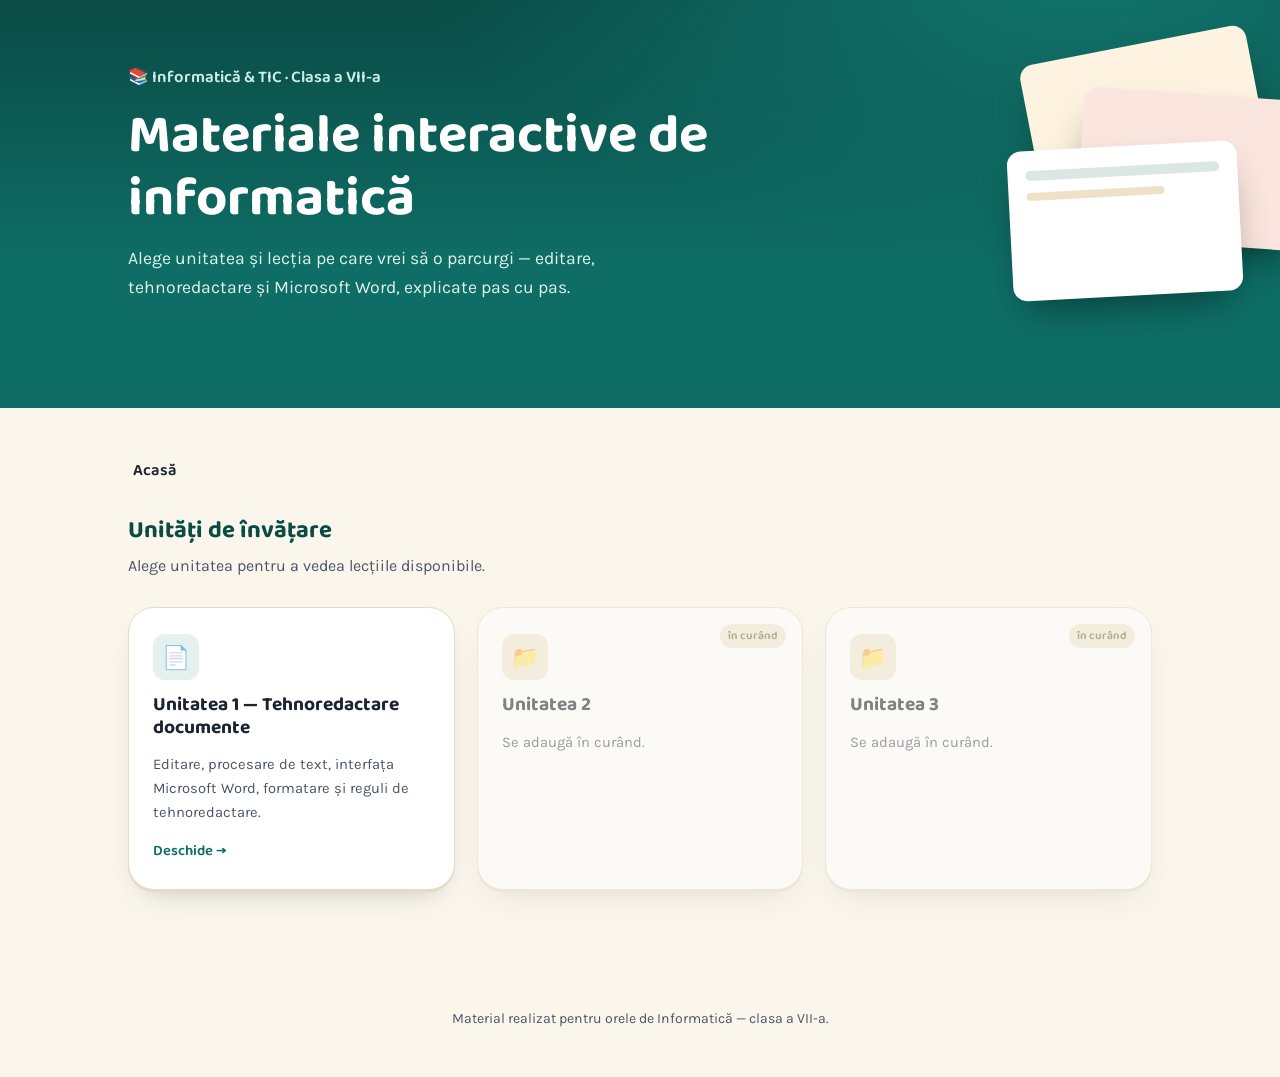
==== index.html @ 365cdd5b "Add files via upload" ====
<!DOCTYPE html>
<html lang="ro">
<head>
<meta charset="UTF-8">
<meta name="viewport" content="width=device-width, initial-scale=1.0">
<title>Informatică — Clasa a VII-a | Materiale interactive</title>
<link rel="stylesheet" href="style.css">
<style>
  .hero{
    position: relative;
    padding: 64px 0 90px;
    overflow: hidden;
    background:
      radial-gradient(1100px 500px at 85% -10%, #12786f 0%, transparent 60%),
      linear-gradient(180deg, var(--teal-dark), var(--teal) 65%);
    color: #fff;
  }
  .hero .container{ position:relative; z-index:2; }
  .hero .eyebrow{
    font-family:'Baloo 2',sans-serif; font-weight:600; color:#cdeee8;
    display:flex; align-items:center; gap:.6em; margin-bottom:14px; font-size:1.05rem;
  }
  .hero h1{ color:#fff; font-size: clamp(2.1rem, 5vw, 3.4rem); max-width: 18ch; }
  .hero p.lead{ color:#dff2ee; max-width:52ch; font-size:1.1rem; margin-top:14px;}
  .deck{
    position:absolute; right: -30px; top: 34px; width: 340px; height:280px;
    z-index:1; pointer-events:none;
  }
  .deck .slide{
    position:absolute; width:230px; height:150px; border-radius:14px;
    background:#fff; box-shadow: 0 20px 40px -14px rgba(0,0,0,.45);
  }
  .deck .slide.s1{ transform: rotate(-11deg); top:10px; left:60px; background:#fef3e0; }
  .deck .slide.s2{ transform: rotate(4deg); top:60px; left:110px; background:#fbe6df; }
  .deck .slide.s3{ transform: rotate(-3deg); top:112px; left:40px; background:#ffffff; }
  .deck .slide.s3::before{
    content:""; position:absolute; left:18px; top:20px; right:18px; height:10px; border-radius:6px; background:#dce7e4;
  }
  .deck .slide.s3::after{
    content:""; position:absolute; left:18px; top:42px; width:60%; height:8px; border-radius:6px; background:#eee1c8;
  }
  .stage{ padding: 46px 0 90px; }
  .crumbs{
    display:flex; align-items:center; flex-wrap:wrap; gap:.4em;
    font-family:'Baloo 2',sans-serif; font-weight:600; color: var(--ink-soft);
    margin-bottom: 30px; font-size:1.02rem;
  }
  .crumbs button{
    background:none; border:none; cursor:pointer; font: inherit; color: var(--teal);
    padding: .2em .3em;
  }
  .crumbs button:disabled{ color: var(--ink); cursor:default; }
  .crumbs .sep{ color:#c9c0a6; }
  .panel{ display:none; }
  .panel.active{ display:block; animation: fade .35s ease; }
  @keyframes fade{ from{opacity:0; transform:translateY(6px);} to{opacity:1; transform:none;} }
  .grid{ display:grid; grid-template-columns: repeat(auto-fill, minmax(260px,1fr)); gap:22px; }
  .tile{
    background: var(--card); border:1px solid var(--line); border-radius: var(--radius-l);
    padding: 26px 24px; box-shadow: var(--shadow-card);
    cursor:pointer; text-align:left; font: inherit; color: inherit;
    display:flex; flex-direction:column; gap:14px; min-height: 168px;
    transition: transform .18s ease, box-shadow .18s ease;
    position: relative;
  }
  .tile:not(.locked):hover{ transform: translateY(-4px); box-shadow: 0 20px 34px -18px rgba(28,36,48,.4); }
  .tile .icon{
    width:46px;height:46px;border-radius:12px; display:flex;align-items:center;justify-content:center;
    background: var(--teal-tint); color:var(--teal); font-size:1.4rem;
  }
  .tile h3{ font-size:1.2rem; color: var(--ink); }
  .tile p{ font-size:.92rem; color: var(--ink-soft); margin:0; }
  .tile .go{ margin-top:auto; font-family:'Baloo 2',sans-serif; font-weight:600; color: var(--teal); font-size:.92rem; display:flex; align-items:center; gap:.4em;}
  .tile.locked{ opacity:.55; cursor:not-allowed; }
  .tile.locked .icon{ background:#eee6d3; color:#a99c78; }
  .tile.locked .badge-soon{
    position:absolute; top:16px; right:16px; font-family:'Baloo 2',sans-serif; font-size:.72rem;
    background:#eee6d3; color:#7a6d4d; padding:.25em .7em; border-radius:999px; font-weight:600;
  }
  .section-title{ margin-bottom: 8px; }
  .section-sub{ color: var(--ink-soft); margin-bottom: 28px; }
  footer{ padding: 30px 0 50px; text-align:center; color: var(--ink-soft); font-size:.88rem; }
</style>
</head>
<body>

<header class="hero">
  <div class="container">
    <div class="eyebrow">📚 Informatică &amp; TIC · Clasa a VII-a</div>
    <h1>Materiale interactive de informatică</h1>
    <p class="lead">Alege unitatea și lecția pe care vrei să o parcurgi — editare, tehnoredactare și Microsoft Word, explicate pas cu pas.</p>
  </div>
  <div class="deck" aria-hidden="true">
    <div class="slide s1"></div>
    <div class="slide s2"></div>
    <div class="slide s3"></div>
  </div>
</header>

<main class="stage">
  <div class="container">
    <nav class="crumbs" id="crumbs"></nav>

    <section class="panel active" id="panel-units">
      <h2 class="section-title">Unități de învățare</h2>
      <p class="section-sub">Alege unitatea pentru a vedea lecțiile disponibile.</p>
      <div class="grid" id="grid-units"></div>
    </section>

    <section class="panel" id="panel-lessons">
      <h2 class="section-title" id="lessons-title">Lecții</h2>
      <p class="section-sub">Deschide prezentarea interactivă a lecției.</p>
      <div class="grid" id="grid-lessons"></div>
    </section>
  </div>
</main>

<footer>Material realizat pentru orele de Informatică — clasa a VII-a.</footer>

<script>
  const UNITS = [
    {
      id: "u1",
      name: "Unitatea 1 — Tehnoredactare documente",
      icon: "📄",
      desc: "Editare, procesare de text, interfața Microsoft Word, formatare și reguli de tehnoredactare.",
      ready: true,
      lessons: [
        {
          id: "l1",
          name: "Tehnoredactare documente & Microsoft Word",
          icon: "▶️",
          desc: "De la editare la tehnoredactare: procesoare de text, interfața Word, gestionarea fișierelor, formatare și proiectul rebus.",
          ready: true,
          href: "unitatea1-tehnoredactare.html"
        },
        { id: "l2", name: "Lecția următoare", icon: "🧩", desc: "Se adaugă în curând.", ready: false }
      ]
    },
    { id: "u2", name: "Unitatea 2", icon: "📁", desc: "Se adaugă în curând.", ready: false, lessons: [] },
    { id: "u3", name: "Unitatea 3", icon: "📁", desc: "Se adaugă în curând.", ready: false, lessons: [] }
  ];

  let state = { unitId: null };
  const crumbsEl = document.getElementById('crumbs');
  const panelUnits = document.getElementById('panel-units');
  const panelLessons = document.getElementById('panel-lessons');

  function showPanel(name){
    [panelUnits, panelLessons].forEach(p => p.classList.remove('active'));
    if(name === 'units') panelUnits.classList.add('active');
    if(name === 'lessons') panelLessons.classList.add('active');
    renderCrumbs();
    window.scrollTo({top: 0, behavior:'smooth'});
  }

  function renderCrumbs(){
    const unit = UNITS.find(u => u.id === state.unitId);
    let html = `<button ${!state.unitId ? 'disabled' : ''} onclick="goHome()">Acasă</button>`;
    if(unit) html += `<span class="sep">›</span><button disabled>${unit.name}</button>`;
    crumbsEl.innerHTML = html;
  }

  function tileHTML(item, onclickName, arg){
    const locked = item.ready === false;
    return `
      <button class="tile ${locked ? 'locked' : ''}" ${locked ? 'disabled' : `onclick="${onclickName}('${arg}')"`}>
        ${locked ? '<span class="badge-soon">în curând</span>' : ''}
        <div class="icon">${item.icon || '📘'}</div>
        <h3>${item.name}</h3>
        <p>${item.desc || ''}</p>
        ${!locked ? '<span class="go">Deschide →</span>' : ''}
      </button>`;
  }

  function renderUnits(){
    document.getElementById('grid-units').innerHTML =
      UNITS.map(u => tileHTML(u, 'goUnit', u.id)).join('');
  }

  window.goHome = function(){ state = { unitId: null }; showPanel('units'); }

  window.goUnit = function(unitId){
    state.unitId = unitId;
    const unit = UNITS.find(u => u.id === unitId);
    document.getElementById('lessons-title').textContent = unit.name + ' — Lecții';
    document.getElementById('grid-lessons').innerHTML =
      (unit.lessons && unit.lessons.length)
        ? unit.lessons.map(l => {
            if(l.ready){
              return `<a class="tile" href="${l.href}">
                <div class="icon">${l.icon || '▶️'}</div>
                <h3>${l.name}</h3>
                <p>${l.desc || ''}</p>
                <span class="go">Deschide lecția →</span>
              </a>`;
            }
            return tileHTML(l, '', '');
          }).join('')
        : `<p>Lecțiile pentru această unitate se adaugă în curând.</p>`;
    showPanel('lessons');
  }

  renderUnits();
  renderCrumbs();
</script>
</body>
</html>
---- style.css ----
/* =========================================================
   Informatică — identitate vizuală comună
   Paletă & tipografie definite o singură dată, folosite peste tot.
   ========================================================= */

@import url('https://fonts.googleapis.com/css2?family=Baloo+2:wght@500;600;700;800&family=Karla:wght@400;500;600;700&display=swap');

:root{
  --ink: #1c2430;
  --ink-soft: #4b5568;
  --paper: #faf6ec;
  --paper-deep: #f2ead8;
  --card: #ffffff;
  --line: #e6dcc3;

  --teal: #0e6e66;
  --teal-dark: #0a4b45;
  --teal-tint: #e5f1ee;

  --amber: #ee9c3a;
  --amber-dark: #c97418;
  --amber-tint: #fdf1de;

  --coral: #e8654e;
  --coral-dark: #c94a35;
  --coral-tint: #fbe9e4;

  --plum: #6a4c8c;
  --plum-tint: #efe7f5;

  --radius-s: 10px;
  --radius-m: 16px;
  --radius-l: 26px;

  --shadow-card: 0 2px 0 var(--line), 0 14px 30px -18px rgba(28,36,48,.35);
}

*{ box-sizing: border-box; }
html{ scroll-behavior: smooth; }

body{
  margin:0;
  font-family: 'Karla', system-ui, sans-serif;
  color: var(--ink);
  background: var(--paper);
  -webkit-font-smoothing: antialiased;
}

h1,h2,h3,h4, .display{
  font-family: 'Baloo 2', system-ui, sans-serif;
  font-weight: 700;
  line-height: 1.15;
  margin: 0;
  color: var(--teal-dark);
}

p{ line-height: 1.65; margin: 0 0 .9em; color: var(--ink); max-width: 68ch; }
img{ max-width:100%; display:block; }

a{ color: inherit; }

.badge{
  display:inline-flex; align-items:center; gap:.4em;
  font-family:'Baloo 2', sans-serif; font-weight:600; font-size:.8rem;
  padding: .3em .9em; border-radius: 999px;
  background: var(--amber-tint); color: var(--amber-dark);
  border: 1px solid #f0d6a8;
}

.container{
  max-width: 1120px;
  margin: 0 auto;
  padding: 0 clamp(18px, 4vw, 48px);
}

/* Reținut / definiție */
.retine{
  background: var(--teal-tint);
  border: 1px solid #c9e2dc;
  border-left: 6px solid var(--teal);
  border-radius: var(--radius-m);
  padding: 22px 26px;
  margin: 22px 0;
}
.retine .tag{
  font-family:'Baloo 2',sans-serif; font-weight:700; color: var(--teal);
  text-transform: none;
  font-size: 1rem;
  display:flex; align-items:center; gap:.5em;
  margin-bottom:.5em;
}

.sfat{
  background: var(--amber-tint);
  border: 1px solid #f2d9a6;
  border-left: 6px solid var(--amber);
  border-radius: var(--radius-m);
  padding: 22px 26px;
  margin: 22px 0;
}
.sfat .tag{ font-family:'Baloo 2',sans-serif; font-weight:700; color:var(--amber-dark); margin-bottom:.5em; display:flex; gap:.5em; align-items:center;}

.info-fapt{
  background: var(--plum-tint);
  border: 1px dashed #cdb7e3;
  border-radius: var(--radius-m);
  padding: 16px 22px;
  margin: 20px 0;
  font-size: .96rem;
}
.info-fapt strong{ color: var(--plum); }

.avertisment{
  background: var(--coral-tint);
  border: 1px solid #f2c6ba;
  border-left: 6px solid var(--coral);
  border-radius: var(--radius-m);
  padding: 22px 26px;
  margin: 22px 0;
}
.avertisment .tag{ font-family:'Baloo 2',sans-serif; font-weight:700; color:var(--coral-dark); margin-bottom:.5em; display:flex; gap:.5em; align-items:center; }

.figure{
  background: var(--card);
  border: 1px solid var(--line);
  border-radius: var(--radius-m);
  padding: 14px;
  box-shadow: var(--shadow-card);
  margin: 18px 0;
}
.figure img{ border-radius: 8px; }
.figure figcaption{
  font-size: .86rem;
  color: var(--ink-soft);
  margin-top: 10px;
  padding: 0 4px;
}
.figure figcaption b{ color: var(--teal-dark); }

.btn{
  display:inline-flex; align-items:center; gap:.5em;
  font-family:'Baloo 2',sans-serif; font-weight:600; font-size:1rem;
  padding: .8em 1.5em; border-radius: 999px;
  background: var(--teal); color:#fff; border:none; cursor:pointer;
  text-decoration:none;
  transition: transform .15s ease, box-shadow .15s ease;
  box-shadow: 0 8px 20px -8px rgba(14,110,102,.6);
}
.btn:hover{ transform: translateY(-2px); }
.btn.amber{ background: var(--amber); box-shadow: 0 8px 20px -8px rgba(238,156,58,.6); }
.btn.ghost{ background: transparent; color: var(--teal); border: 2px solid var(--teal); box-shadow:none; }

.scroll-x{
  display:flex; gap:16px; overflow-x:auto; padding-bottom:10px;
  scrollbar-width: thin;
}
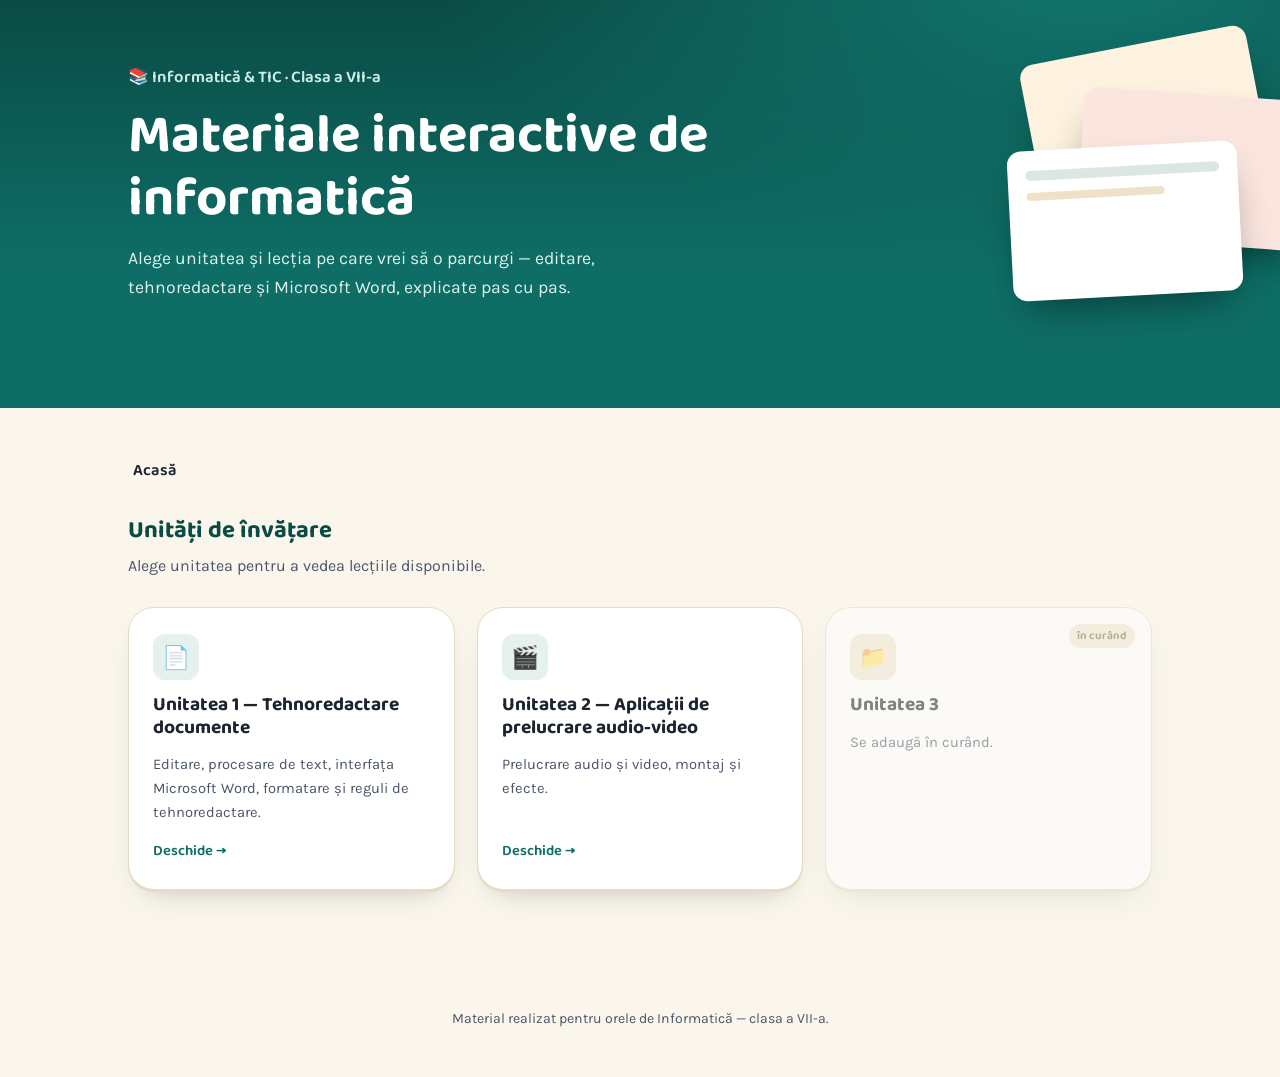
==== commit c8b891b4: "Enhance Unitatea 2 with audio-video processing details Updated Unitatea 2 with detailed description " ====
--- a/index.html
+++ b/index.html
@@ -134,10 +134,50 @@
           ready: true,
           href: "unitatea1-tehnoredactare.html"
         },
-        { id: "l2", name: "Lecția următoare", icon: "🧩", desc: "Se adaugă în curând.", ready: false }
+       {
+          id: "l2",
+          name: "Cerințe",
+          icon: "📋",
+          desc: "Cerințele proiectului cu indicii.",
+          ready: true,
+          href: "Cerinte_Proiect_Cu_Indicii.html"
+        }
+        ,
+{
+  id: "l3",
+  name: "Cerințe proiect școala 23",
+  icon: "✅",
+  desc: "Checklist interactiv: marchează fiecare cerință a proiectului Word pe măsură ce o realizezi.",
+  ready: true,
+  href: "assets/proiect-word-clasa-7.html"
+},
+        {
+  id: "l4",
+  name: "Joc",
+  icon: "🎮",
+  desc: "Joacă jocul legat de Microsoft Word.",
+  ready: true,
+  href: "joc-word.html"
+}
       ]
     },
-    { id: "u2", name: "Unitatea 2", icon: "📁", desc: "Se adaugă în curând.", ready: false, lessons: [] },
+    {
+  id: "u2",
+  name: "Unitatea 2 — Aplicații de prelucrare audio-video",
+  icon: "🎬",
+  desc: "Prelucrare audio și video, montaj și efecte.",
+  ready: true,
+  lessons: [
+    {
+      id: "l1",
+      name: "Prelucrare audio-video",
+      icon: "🎞️",
+      desc: "Teorie despre prelucrarea materialelor audio-video și modificările practice care pot fi făcute (tăieri, efecte, montaj).",
+      ready: true,
+      href: "atelier-de-montaj.html"
+    }
+  ]
+},
     { id: "u3", name: "Unitatea 3", icon: "📁", desc: "Se adaugă în curând.", ready: false, lessons: [] }
   ];
 
